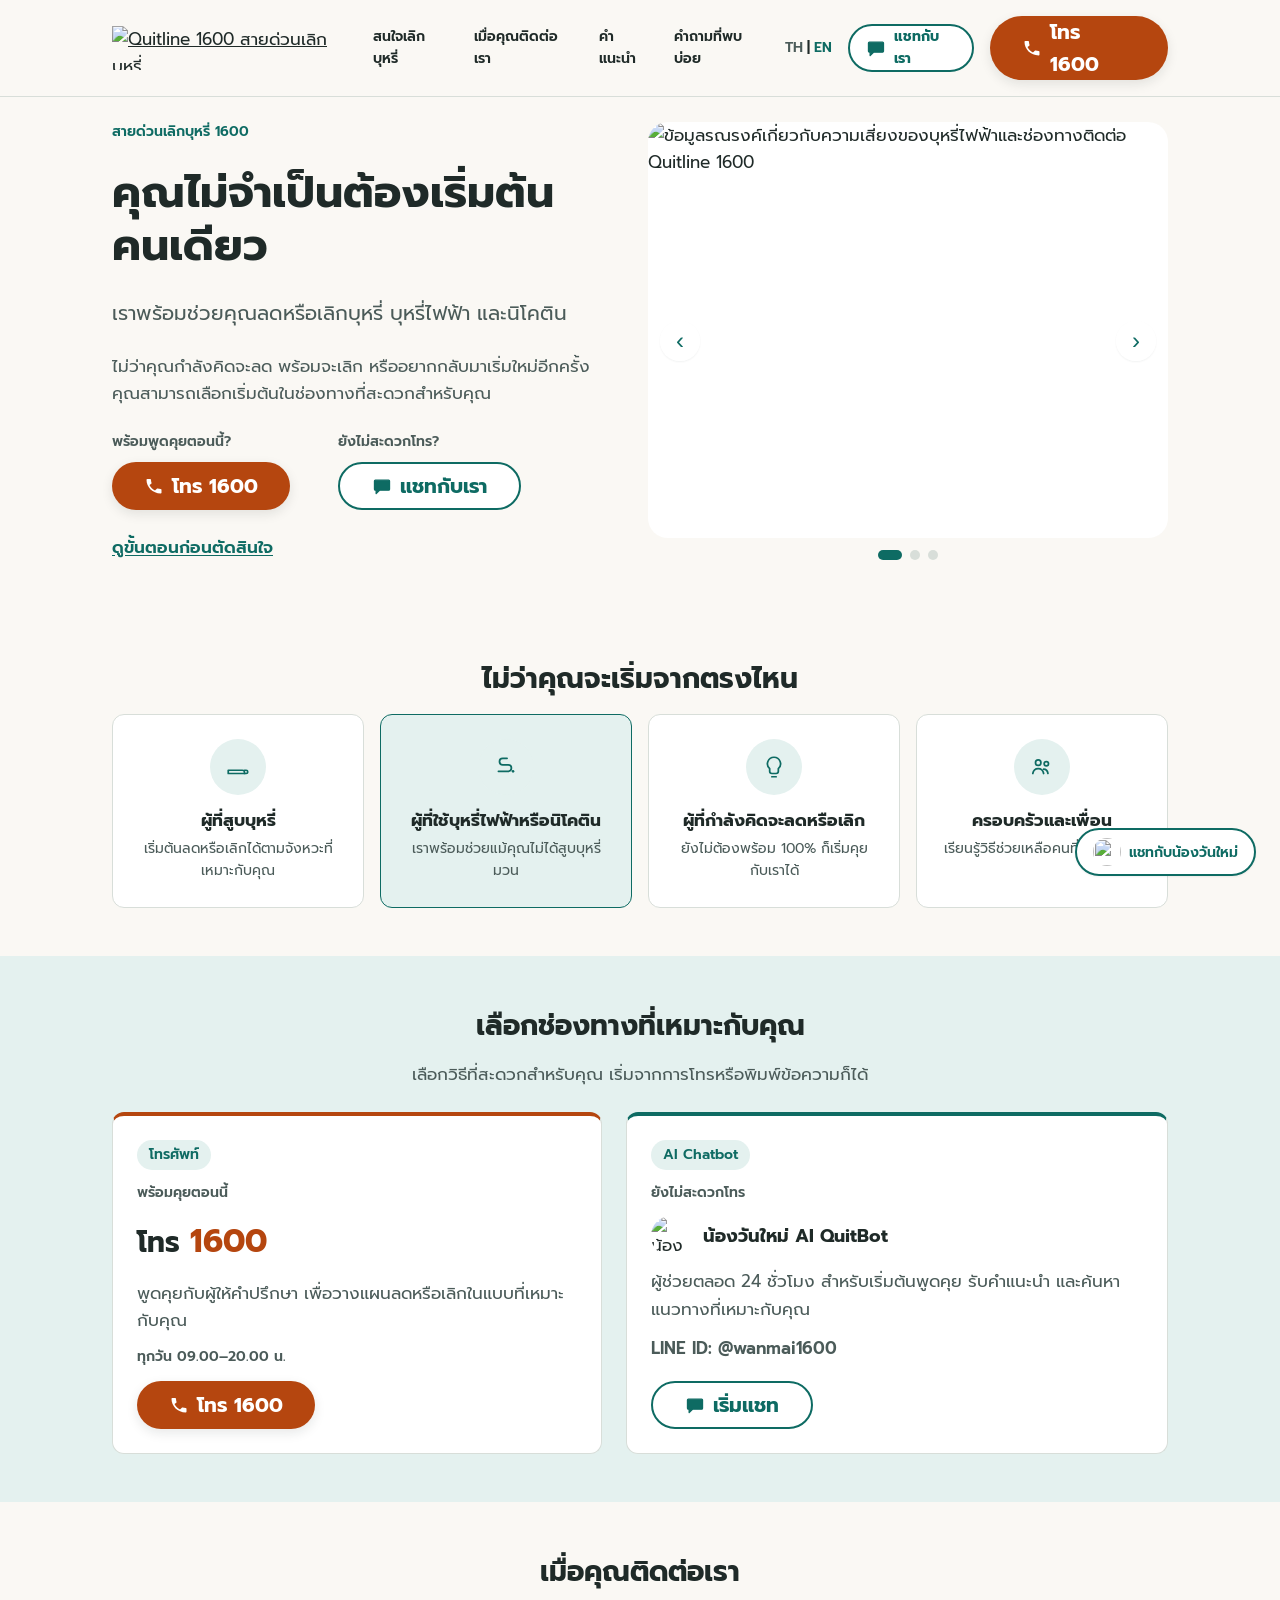
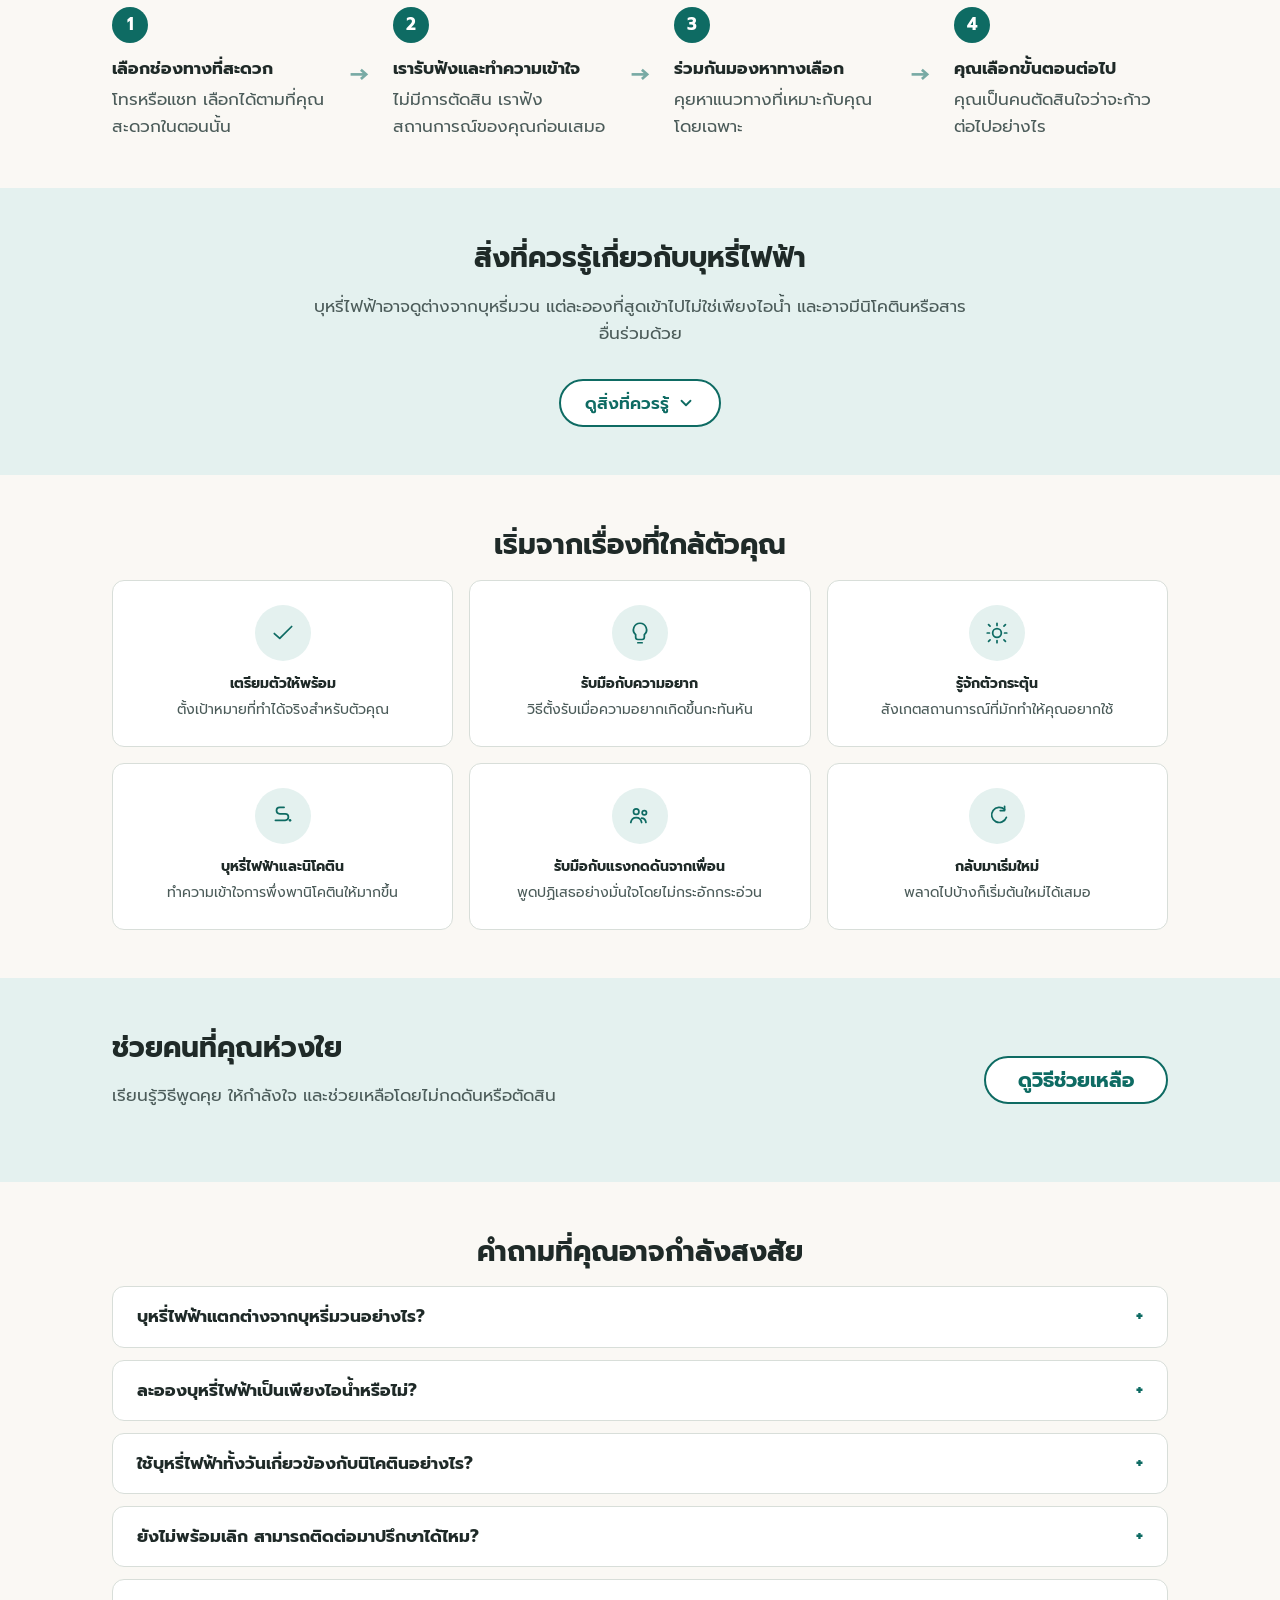
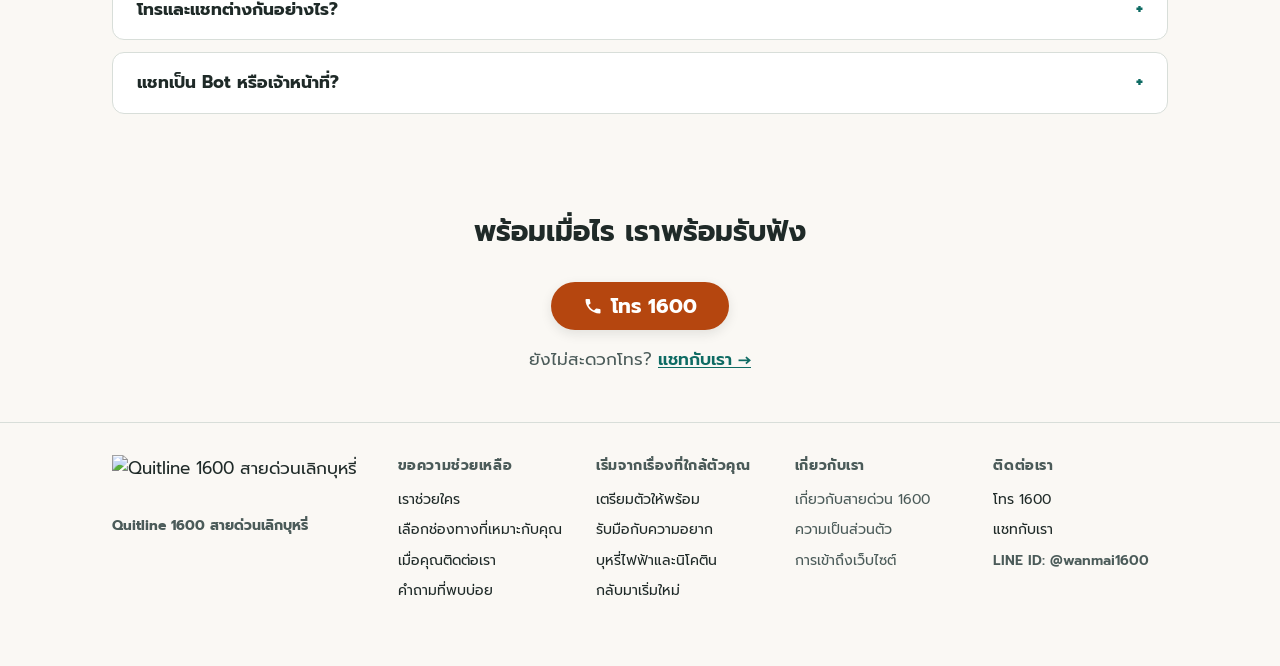
==== index.html @ db740181 "Add files via upload" ====
<!DOCTYPE html>
<html lang="th">
  <head>
    <meta charset="UTF-8" />
    <meta name="viewport" content="width=device-width, initial-scale=1.0" />
    <title>Quitline 1600 — คุณไม่จำเป็นต้องเริ่มต้นคนเดียว</title>
    <meta
      name="description"
      content="สายด่วนเลิกบุหรี่ 1600 ให้คำปรึกษาเพื่อช่วยคุณลดหรือเลิกบุหรี่ บุหรี่ไฟฟ้า และนิโคติน เริ่มต้นเมื่อคุณพร้อม โทรหรือแชทได้ตามที่คุณสะดวก"
    />
    <link rel="preconnect" href="https://fonts.googleapis.com" />
    <link rel="preconnect" href="https://fonts.gstatic.com" crossorigin />
    <link
      href="https://fonts.googleapis.com/css2?family=Prompt:wght@400;500;600;700&display=swap"
      rel="stylesheet"
    />
    <link rel="stylesheet" href="./style.css" />

    <!-- Component styles for sections not yet covered by style.css.
         Kept inline (rather than editing style.css) per project instruction
         to edit only index.html for homepage work. Reuses the design tokens
         already defined in style.css :root. -->
    <style>
      .hero__eyebrow {
        font-size: var(--text-small);
        font-weight: 600;
        color: var(--color-primary);
      }
      .hero__supporting {
        color: var(--color-text-muted);
        max-width: 52ch;
      }
      .hero__cta-group {
        display: flex;
        flex-direction: column;
        gap: var(--space-5);
      }
      .hero__cta-item {
        display: flex;
        flex-direction: column;
        align-items: flex-start;
        gap: var(--space-2);
      }
      .hero__cta-label {
        font-size: var(--text-small);
        font-weight: 600;
        color: var(--color-text-muted);
      }
      @media (min-width: 640px) {
        .hero__cta-group {
          flex-direction: row;
          align-items: flex-start;
          gap: var(--space-7);
        }
      }

      .logo-link {
        display: inline-flex;
        align-items: center;
      }
      .site-logo {
        height: var(--logo-header-height, 44px);
        width: auto;
      }
      .btn-secondary--compact {
        width: auto;
        min-height: 40px;
        padding-inline: var(--space-4);
        font-size: var(--text-small);
      }

      /* Support someone else */
      .support-someone__inner {
        display: flex;
        flex-direction: column;
        align-items: flex-start;
        gap: var(--space-4);
      }
      @media (min-width: 768px) {
        .support-someone__inner {
          flex-direction: row;
          align-items: center;
          justify-content: space-between;
        }
      }

      .final-cta__alt {
        color: var(--color-text-muted);
      }
      .final-cta__alt a {
        color: var(--color-primary);
        font-weight: 600;
        text-decoration: underline;
        text-underline-offset: 2px;
      }

      .site-footer__logo {
        height: var(--logo-footer-height, 52px);
        width: auto;
        margin-bottom: var(--space-2);
      }
      .footer-col .line-id {
        font-size: var(--text-small);
        color: var(--color-text-muted);
      }
    </style>
  </head>
  <body>
    <a class="skip-link" href="#main">ข้ามไปเนื้อหาหลัก</a>

    <!-- Header: official logo + on-page nav + language toggle + Call (primary) / Chat (alternative) -->
    <header class="site-header">
      <div class="wrap site-header__inner">
        <a class="logo-link" href="index.html" aria-label="Quitline 1600 หน้าแรก">
          <img
            class="site-logo"
            src="../ui/Quitline 1600 logo.png"
            alt="Quitline 1600 สายด่วนเลิกบุหรี่"
          />
        </a>

        <nav class="site-nav" aria-label="เมนูหลัก">
          <ul class="site-nav__list">
            <li><a href="#audience">สนใจเลิกบุหรี่</a></li>
            <li><a href="#what-to-expect">เมื่อคุณติดต่อเรา</a></li>
            <li><a href="#support-topics">คำแนะนำ</a></li>
            <li><a href="#faq">คำถามที่พบบ่อย</a></li>
          </ul>
        </nav>

        <div class="header-actions">
          <p class="lang-toggle">
            <span class="lang-toggle__current" aria-current="true">TH</span>
            <span aria-hidden="true">|</span>
            <a href="./en.html" hreflang="en">EN</a>
          </p>

          <!-- Chat destination: official LINE OA add-friend link derived from the
               confirmed LINE ID (LINE ID: @wanmai1600). Confirm against the
               official published Chat URL/widget trigger before launch. -->
          <a class="btn btn-secondary btn-secondary--compact" href="https://line.me/R/ti/p/@wanmai1600">
            <svg class="btn-icon" viewBox="0 0 24 24" aria-hidden="true" focusable="false" fill="none" stroke="currentColor" stroke-width="1.6" stroke-linejoin="round">
              <path d="M4 5h16a1 1 0 0 1 1 1v10a1 1 0 0 1-1 1H9l-4 4v-4H4a1 1 0 0 1-1-1V6a1 1 0 0 1 1-1Z" />
            </svg>
            <span>แชทกับเรา</span>
          </a>

          <a class="btn btn-primary btn-primary--compact" href="tel:1600">
            <svg class="btn-icon" viewBox="0 0 24 24" aria-hidden="true" focusable="false">
              <path
                d="M6.6 10.8c1.4 2.8 3.8 5.2 6.6 6.6l2.2-2.2c.3-.3.7-.4 1-.2 1.1.4 2.3.6 3.6.6.6 0 1 .4 1 1V20c0 .6-.4 1-1 1C10.4 21 3 13.6 3 4.6c0-.6.4-1 1-1h3.4c.6 0 1 .4 1 1 0 1.3.2 2.5.6 3.6.1.4 0 .8-.2 1L6.6 10.8Z"
              />
            </svg>
            <span>โทร 1600</span>
          </a>
        </div>
      </div>
    </header>

    <main id="main">
      <!-- Hero: must answer "what is this / who's it for / what do I do next" within 5 seconds -->
      <section class="hero" id="hero">
        <div class="wrap hero__grid">
          <div class="hero__inner">
            <p class="hero__eyebrow">สายด่วนเลิกบุหรี่ 1600</p>
            <h1 class="hero__title">คุณไม่จำเป็นต้องเริ่มต้นคนเดียว</h1>
            <p class="hero__lead">เราพร้อมช่วยคุณลดหรือเลิกบุหรี่ บุหรี่ไฟฟ้า และนิโคติน</p>
            <p class="hero__supporting">
              ไม่ว่าคุณกำลังคิดจะลด พร้อมจะเลิก หรืออยากกลับมาเริ่มใหม่อีกครั้ง
              คุณสามารถเลือกเริ่มต้นในช่องทางที่สะดวกสำหรับคุณ
            </p>

            <div class="hero__cta-group">
              <div class="hero__cta-item">
                <p class="hero__cta-label">พร้อมพูดคุยตอนนี้?</p>
                <a class="btn btn-primary" href="tel:1600">
                  <svg class="btn-icon" viewBox="0 0 24 24" aria-hidden="true" focusable="false">
                    <path
                      d="M6.6 10.8c1.4 2.8 3.8 5.2 6.6 6.6l2.2-2.2c.3-.3.7-.4 1-.2 1.1.4 2.3.6 3.6.6.6 0 1 .4 1 1V20c0 .6-.4 1-1 1C10.4 21 3 13.6 3 4.6c0-.6.4-1 1-1h3.4c.6 0 1 .4 1 1 0 1.3.2 2.5.6 3.6.1.4 0 .8-.2 1L6.6 10.8Z"
                    />
                  </svg>
                  <span>โทร 1600</span>
                </a>
              </div>
              <div class="hero__cta-item">
                <p class="hero__cta-label">ยังไม่สะดวกโทร?</p>
                <a class="btn btn-secondary" href="https://line.me/R/ti/p/@wanmai1600">
                  <svg class="btn-icon" viewBox="0 0 24 24" aria-hidden="true" focusable="false" fill="none" stroke="currentColor" stroke-width="1.6" stroke-linejoin="round">
                    <path d="M4 5h16a1 1 0 0 1 1 1v10a1 1 0 0 1-1 1H9l-4 4v-4H4a1 1 0 0 1-1-1V6a1 1 0 0 1 1-1Z" />
                  </svg>
                  <span>แชทกับเรา</span>
                </a>
              </div>
            </div>

            <a class="hero__secondary-link" href="#what-to-expect">ดูขั้นตอนก่อนตัดสินใจ</a>
          </div>

          <!-- Hero image slider; teal/neutral controls only (no CTA-orange, per
               color-guideline.md). First slide shows with no JS; script.js only
               adds rotation/navigation on top of the working static markup. -->
          <div class="hero__art">
            <div class="hero-slider" aria-label="สื่อรณรงค์ลดและเลิกบุหรี่">
              <div class="hero-slider__track">
                <figure class="hero-slider__slide is-active">
                  <img
                    src="../assets/hero-vaping-banner.png"
                    alt="ข้อมูลรณรงค์เกี่ยวกับความเสี่ยงของบุหรี่ไฟฟ้าและช่องทางติดต่อ Quitline 1600"
                    width="1200"
                    height="960"
                  />
                </figure>

                <figure class="hero-slider__slide">
                  <img
                    src="../assets/hero-slide-2.png"
                    alt="สื่อให้กำลังใจว่าผู้ใช้ยังไม่ต้องพร้อมเต็มร้อยก็สามารถเริ่มลดหรือเลิกได้"
                    width="1200"
                    height="960"
                  />
                </figure>

                <figure class="hero-slider__slide">
                  <img
                    src="../assets/hero-slide-3.png"
                    alt="สื่อรณรงค์ให้ค่อย ๆ ลดการใช้บุหรี่ บุหรี่ไฟฟ้า และนิโคติน"
                    width="1200"
                    height="960"
                  />
                </figure>
              </div>

              <button
                class="hero-slider__control hero-slider__control--prev"
                type="button"
                aria-label="ดูภาพก่อนหน้า"
              >
                &lsaquo;
              </button>

              <button
                class="hero-slider__control hero-slider__control--next"
                type="button"
                aria-label="ดูภาพถัดไป"
              >
                &rsaquo;
              </button>

              <p class="hero-slider__status" role="status" aria-live="polite">แสดงภาพที่ 1 จาก 3</p>

              <div class="hero-slider__dots" aria-label="เลือกภาพสไลด์">
                <button type="button" class="hero-slider__dot is-active" aria-label="ภาพที่ 1" aria-current="true"></button>
                <button type="button" class="hero-slider__dot" aria-label="ภาพที่ 2"></button>
                <button type="button" class="hero-slider__dot" aria-label="ภาพที่ 3"></button>
              </div>
            </div>
          </div>
        </div>
      </section>

      <!-- Audience: no readiness gate, vaping/nicotine users explicitly included -->
      <section class="section" id="audience" aria-labelledby="audience-heading">
        <div class="wrap">
          <h2 id="audience-heading" class="section__title section__title--center">ไม่ว่าคุณจะเริ่มจากตรงไหน</h2>
          <ul class="who-grid">
            <li class="who-card">
              <span class="icon-badge">
                <svg viewBox="0 0 24 24" aria-hidden="true" focusable="false">
                  <path d="M3 15h13a2 2 0 0 1 2 2v1H3v-3Z" fill="none" stroke="currentColor" stroke-width="1.6" stroke-linejoin="round"/>
                  <path d="M18 15h1.5a1.5 1.5 0 0 1 0 3H18" fill="none" stroke="currentColor" stroke-width="1.6" stroke-linecap="round"/>
                </svg>
              </span>
              <h3 class="who-card__title">ผู้ที่สูบบุหรี่</h3>
              <p class="who-card__text">เริ่มต้นลดหรือเลิกได้ตามจังหวะที่เหมาะกับคุณ</p>
            </li>
            <li class="who-card who-card--emphasis">
              <span class="icon-badge">
                <svg viewBox="0 0 24 24" aria-hidden="true" focusable="false">
                  <path d="M5 16h9a3 3 0 0 0 0-6H9a3 3 0 0 1 0-6h4" fill="none" stroke="currentColor" stroke-width="1.6" stroke-linecap="round" stroke-linejoin="round"/>
                  <circle cx="18.5" cy="16" r="1.2" fill="currentColor"/>
                </svg>
              </span>
              <h3 class="who-card__title">ผู้ที่ใช้บุหรี่ไฟฟ้าหรือนิโคติน</h3>
              <p class="who-card__text">เราพร้อมช่วยแม้คุณไม่ได้สูบบุหรี่มวน</p>
            </li>
            <li class="who-card">
              <span class="icon-badge">
                <svg viewBox="0 0 24 24" aria-hidden="true" focusable="false">
                  <path d="M12 3a6 6 0 0 0-4 10.5V16a2 2 0 0 0 2 2h4a2 2 0 0 0 2-2v-2.5A6 6 0 0 0 12 3Z" fill="none" stroke="currentColor" stroke-width="1.6" stroke-linejoin="round"/>
                  <path d="M10 21h4" stroke="currentColor" stroke-width="1.6" stroke-linecap="round"/>
                </svg>
              </span>
              <h3 class="who-card__title">ผู้ที่กำลังคิดจะลดหรือเลิก</h3>
              <p class="who-card__text">ยังไม่ต้องพร้อม 100% ก็เริ่มคุยกับเราได้</p>
            </li>
            <li class="who-card">
              <span class="icon-badge">
                <svg viewBox="0 0 24 24" aria-hidden="true" focusable="false">
                  <circle cx="8.5" cy="8" r="2.5" fill="none" stroke="currentColor" stroke-width="1.6"/>
                  <circle cx="16" cy="9" r="2" fill="none" stroke="currentColor" stroke-width="1.6"/>
                  <path d="M3.5 18c.5-2.8 2.5-4.5 5-4.5s4.5 1.7 5 4.5" fill="none" stroke="currentColor" stroke-width="1.6" stroke-linecap="round"/>
                  <path d="M13.5 14c2 0 3.6 1.5 4 4" fill="none" stroke="currentColor" stroke-width="1.6" stroke-linecap="round"/>
                </svg>
              </span>
              <h3 class="who-card__title">ครอบครัวและเพื่อน</h3>
              <p class="who-card__text">เรียนรู้วิธีช่วยเหลือคนที่คุณห่วงใย</p>
            </li>
          </ul>
        </div>
      </section>

      <!-- Contact options: Phone Card (dominant) + Chat Card (secondary, text + QR
           feature panel on desktop). Orange reserved for Phone only, per
           ui/color-guideline.md. -->
      <section class="section section--tint" id="contact-options" aria-labelledby="contact-options-heading">
        <div class="wrap">
          <h2 id="contact-options-heading" class="section__title section__title--center">เลือกช่องทางที่เหมาะกับคุณ</h2>
          <p class="section__lead section__lead--center">
            เลือกวิธีที่สะดวกสำหรับคุณ เริ่มจากการโทรหรือพิมพ์ข้อความก็ได้
          </p>
          <div class="contact-grid">
            <div class="contact-card contact-card--phone">
              <span class="contact-card__badge">โทรศัพท์</span>
              <p class="contact-card__eyebrow">พร้อมคุยตอนนี้</p>
              <h3 class="contact-card__title contact-card__title--phone">
                โทร <span class="contact-card__number">1600</span>
              </h3>
              <p class="contact-card__text">พูดคุยกับผู้ให้คำปรึกษา เพื่อวางแผนลดหรือเลิกในแบบที่เหมาะกับคุณ</p>
              <p class="contact-card__meta">ทุกวัน 09.00–20.00 น.</p>
              <a class="btn btn-primary" href="tel:1600">
                <svg class="btn-icon" viewBox="0 0 24 24" aria-hidden="true" focusable="false">
                  <path
                    d="M6.6 10.8c1.4 2.8 3.8 5.2 6.6 6.6l2.2-2.2c.3-.3.7-.4 1-.2 1.1.4 2.3.6 3.6.6.6 0 1 .4 1 1V20c0 .6-.4 1-1 1C10.4 21 3 13.6 3 4.6c0-.6.4-1 1-1h3.4c.6 0 1 .4 1 1 0 1.3.2 2.5.6 3.6.1.4 0 .8-.2 1L6.6 10.8Z"
                  />
                </svg>
                <span>โทร 1600</span>
              </a>
            </div>

            <div class="contact-card contact-card--chat">
              <div class="contact-card__chat-layout">
                <div class="contact-card__chat-content">
                  <span class="contact-card__badge">AI Chatbot</span>
                  <p class="contact-card__eyebrow">ยังไม่สะดวกโทร</p>

                  <div class="contact-card__brand">
                    <img
                      class="quitbot-avatar"
                      src="../ui/AI chatbot-น้องวันใหม่ logo.png"
                      alt="น้องวันใหม่ AI QuitBot"
                    />
                    <h3 class="contact-card__title">น้องวันใหม่ AI QuitBot</h3>
                  </div>

                  <p class="contact-card__text">ผู้ช่วยตลอด 24 ชั่วโมง สำหรับเริ่มต้นพูดคุย รับคำแนะนำ และค้นหาแนวทางที่เหมาะกับคุณ</p>
                  <p class="contact-card__text line-id">LINE ID: @wanmai1600</p>

                  <a class="btn btn-secondary" href="https://line.me/R/ti/p/@wanmai1600">
                    <svg class="btn-icon" viewBox="0 0 24 24" aria-hidden="true" focusable="false" fill="none" stroke="currentColor" stroke-width="1.6" stroke-linejoin="round">
                      <path d="M4 5h16a1 1 0 0 1 1 1v10a1 1 0 0 1-1 1H9l-4 4v-4H4a1 1 0 0 1-1-1V6a1 1 0 0 1 1-1Z" />
                    </svg>
                    <span>เริ่มแชท</span>
                  </a>
                </div>

                <!-- TODO(content-owner): real QR asset not yet in /assets — add
                     assets/line-quitbot-qr.png encoding the LINE add-friend URL
                     above. Falls back to hiding this panel if the image 404s;
                     the direct Chat button above remains the primary path. -->
                <div class="contact-card__qr">
                  <img
                    src="../assets/line-quitbot-qr.png"
                    alt="คิวอาร์โค้ดสำหรับแชทกับน้องวันใหม่ AI QuitBot"
                    onerror="this.closest('.contact-card__qr').style.display='none'"
                  />
                  <p>สแกนเพื่อเริ่มแชท</p>
                </div>
              </div>
            </div>
          </div>
        </div>
      </section>

      <!-- What to expect: demystify contact before asking again -->
      <section class="section" id="what-to-expect" aria-labelledby="what-to-expect-heading">
        <div class="wrap">
          <h2 id="what-to-expect-heading" class="section__title section__title--center">เมื่อคุณติดต่อเรา</h2>
          <ol class="steps">
            <li class="step">
              <span class="step__number" aria-hidden="true">1</span>
              <h3 class="step__title">เลือกช่องทางที่สะดวก</h3>
              <p class="step__text">โทรหรือแชท เลือกได้ตามที่คุณสะดวกในตอนนั้น</p>
            </li>
            <li class="step-arrow" aria-hidden="true">&rarr;</li>
            <li class="step">
              <span class="step__number" aria-hidden="true">2</span>
              <h3 class="step__title">เรารับฟังและทำความเข้าใจ</h3>
              <p class="step__text">ไม่มีการตัดสิน เราฟังสถานการณ์ของคุณก่อนเสมอ</p>
            </li>
            <li class="step-arrow" aria-hidden="true">&rarr;</li>
            <li class="step">
              <span class="step__number" aria-hidden="true">3</span>
              <h3 class="step__title">ร่วมกันมองหาทางเลือก</h3>
              <p class="step__text">คุยหาแนวทางที่เหมาะกับคุณโดยเฉพาะ</p>
            </li>
            <li class="step-arrow" aria-hidden="true">&rarr;</li>
            <li class="step">
              <span class="step__number" aria-hidden="true">4</span>
              <h3 class="step__title">คุณเลือกขั้นตอนต่อไป</h3>
              <p class="step__text">คุณเป็นคนตัดสินใจว่าจะก้าวต่อไปอย่างไร</p>
            </li>
          </ol>
        </div>
      </section>

      <!-- Featured Vaping Education: renders exactly once, approved copy only -->
      <section class="section section--tint" id="vaping-education" aria-labelledby="vaping-education-heading">
        <div class="wrap">
          <h2 id="vaping-education-heading" class="section__title section__title--center">สิ่งที่ควรรู้เกี่ยวกับบุหรี่ไฟฟ้า</h2>
          <p class="section__lead section__lead--center">
            บุหรี่ไฟฟ้าอาจดูต่างจากบุหรี่มวน แต่ละอองที่สูดเข้าไปไม่ใช่เพียงไอน้ำ
            และอาจมีนิโคตินหรือสารอื่นร่วมด้วย
          </p>

          <button
            class="vaping-edu__toggle"
            type="button"
            aria-expanded="false"
            aria-controls="vaping-education-content"
            data-label-collapsed="ดูสิ่งที่ควรรู้"
            data-label-expanded="ซ่อนข้อมูล"
          >
            <span class="vaping-edu__toggle-label">ดูสิ่งที่ควรรู้</span>
            <svg class="vaping-edu__toggle-icon" aria-hidden="true" viewBox="0 0 20 20" focusable="false">
              <path d="M5 7.5 10 12.5 15 7.5" fill="none" stroke="currentColor" stroke-width="2" stroke-linecap="round" stroke-linejoin="round"/>
            </svg>
          </button>

          <div class="vaping-edu__collapsible" id="vaping-education-content" hidden>
            <ul class="vaping-edu__points">
              <li class="vaping-edu__point">
                <span class="vaping-edu__number" aria-hidden="true">01</span>
                <div class="vaping-edu__content">
                  <h3 class="vaping-edu__point-title">ทำไมถึงอยากสูบซ้ำ</h3>
                  <p class="vaping-edu__point-text">นิโคตินทำให้เกิดการพึ่งพาและอาจทำให้รู้สึกอยากใช้ซ้ำบ่อยขึ้น</p>
                </div>
              </li>
              <li class="vaping-edu__point vaping-edu__point--emphasis">
                <span class="vaping-edu__number" aria-hidden="true">02</span>
                <div class="vaping-edu__content">
                  <h3 class="vaping-edu__point-title">สูบบ่อยโดยไม่ทันสังเกต</h3>
                  <p class="vaping-edu__point-text">บุหรี่ไฟฟ้าอาจหยิบใช้ได้ง่ายและต่อเนื่องจนสังเกตปริมาณการใช้ได้ยาก</p>
                </div>
              </li>
              <li class="vaping-edu__point">
                <span class="vaping-edu__number" aria-hidden="true">03</span>
                <div class="vaping-edu__content">
                  <h3 class="vaping-edu__point-title">ไม่ใช่แค่ไอน้ำ</h3>
                  <p class="vaping-edu__point-text">ละอองอาจมีนิโคติน สารเคมี หรืออนุภาคขนาดเล็ก</p>
                </div>
              </li>
              <li class="vaping-edu__point">
                <span class="vaping-edu__number" aria-hidden="true">04</span>
                <div class="vaping-edu__content">
                  <h3 class="vaping-edu__point-title">ผลกระทบระยะยาว</h3>
                  <p class="vaping-edu__point-text">ผลระยะยาวยังอยู่ระหว่างการศึกษา แต่ไม่ได้หมายความว่าบุหรี่ไฟฟ้าปลอดภัย</p>
                </div>
              </li>
            </ul>

            <div class="vaping-edu__actions">
              <!-- /resources/vaping-and-nicotine is not yet built; link kept per
                   content-requirements.md §10 and wireframe-plan.md §21. -->
              <a class="btn btn-secondary" href="/resources/vaping-and-nicotine">ดูข้อมูลเกี่ยวกับบุหรี่ไฟฟ้า</a>
              <p class="vaping-edu__next">
                อยากลดการสูบ? แต่ยังไม่สะดวกโทร?
                <a href="https://line.me/R/ti/p/@wanmai1600">แชทกับเรา &rarr;</a>
              </p>
            </div>
          </div>
        </div>
      </section>

      <!-- Support topics: practical entry points, summary cards only (no duplicated education content) -->
      <section class="section" id="support-topics" aria-labelledby="support-topics-heading">
        <div class="wrap">
          <h2 id="support-topics-heading" class="section__title section__title--center">เริ่มจากเรื่องที่ใกล้ตัวคุณ</h2>
          <ul class="topic-grid">
            <li class="topic-card">
              <span class="icon-badge">
                <svg viewBox="0 0 24 24" aria-hidden="true" focusable="false">
                  <path d="M4 12.5 9 17l11-11" fill="none" stroke="currentColor" stroke-width="1.6" stroke-linecap="round" stroke-linejoin="round"/>
                </svg>
              </span>
              <h3 class="topic-card__title">เตรียมตัวให้พร้อม</h3>
              <p class="topic-card__text">ตั้งเป้าหมายที่ทำได้จริงสำหรับตัวคุณ</p>
            </li>
            <li class="topic-card">
              <span class="icon-badge">
                <svg viewBox="0 0 24 24" aria-hidden="true" focusable="false">
                  <path d="M12 3a6 6 0 0 0-4 10.5V16a2 2 0 0 0 2 2h4a2 2 0 0 0 2-2v-2.5A6 6 0 0 0 12 3Z" fill="none" stroke="currentColor" stroke-width="1.6" stroke-linejoin="round"/>
                  <path d="M10 21h4" stroke="currentColor" stroke-width="1.6" stroke-linecap="round"/>
                </svg>
              </span>
              <h3 class="topic-card__title">รับมือกับความอยาก</h3>
              <p class="topic-card__text">วิธีตั้งรับเมื่อความอยากเกิดขึ้นกะทันหัน</p>
            </li>
            <li class="topic-card">
              <span class="icon-badge">
                <svg viewBox="0 0 24 24" aria-hidden="true" focusable="false">
                  <circle cx="12" cy="12" r="4" fill="none" stroke="currentColor" stroke-width="1.6"/>
                  <path d="M12 3v2M12 19v2M4.2 4.2l1.4 1.4M18.4 18.4l1.4 1.4M3 12h2M19 12h2M4.2 19.8l1.4-1.4M18.4 5.6l1.4-1.4" stroke="currentColor" stroke-width="1.6" stroke-linecap="round"/>
                </svg>
              </span>
              <h3 class="topic-card__title">รู้จักตัวกระตุ้น</h3>
              <p class="topic-card__text">สังเกตสถานการณ์ที่มักทำให้คุณอยากใช้</p>
            </li>
            <li class="topic-card">
              <span class="icon-badge">
                <svg viewBox="0 0 24 24" aria-hidden="true" focusable="false">
                  <path d="M5 16h9a3 3 0 0 0 0-6H9a3 3 0 0 1 0-6h4" fill="none" stroke="currentColor" stroke-width="1.6" stroke-linecap="round" stroke-linejoin="round"/>
                  <circle cx="18.5" cy="16" r="1.2" fill="currentColor"/>
                </svg>
              </span>
              <h3 class="topic-card__title">บุหรี่ไฟฟ้าและนิโคติน</h3>
              <p class="topic-card__text">ทำความเข้าใจการพึ่งพานิโคตินให้มากขึ้น</p>
            </li>
            <li class="topic-card">
              <span class="icon-badge">
                <svg viewBox="0 0 24 24" aria-hidden="true" focusable="false">
                  <circle cx="8.5" cy="8" r="2.5" fill="none" stroke="currentColor" stroke-width="1.6"/>
                  <circle cx="16" cy="9" r="2" fill="none" stroke="currentColor" stroke-width="1.6"/>
                  <path d="M3.5 18c.5-2.8 2.5-4.5 5-4.5s4.5 1.7 5 4.5" fill="none" stroke="currentColor" stroke-width="1.6" stroke-linecap="round"/>
                  <path d="M13.5 14c2 0 3.6 1.5 4 4" fill="none" stroke="currentColor" stroke-width="1.6" stroke-linecap="round"/>
                </svg>
              </span>
              <h3 class="topic-card__title">รับมือกับแรงกดดันจากเพื่อน</h3>
              <p class="topic-card__text">พูดปฏิเสธอย่างมั่นใจโดยไม่กระอักกระอ่วน</p>
            </li>
            <li class="topic-card">
              <span class="icon-badge">
                <svg viewBox="0 0 24 24" aria-hidden="true" focusable="false">
                  <path d="M19 6a7 7 0 1 0 1.7 7.2" fill="none" stroke="currentColor" stroke-width="1.6" stroke-linecap="round"/>
                  <path d="M19 3v4h-4" fill="none" stroke="currentColor" stroke-width="1.6" stroke-linecap="round" stroke-linejoin="round"/>
                </svg>
              </span>
              <h3 class="topic-card__title">กลับมาเริ่มใหม่</h3>
              <p class="topic-card__text">พลาดไปบ้างก็เริ่มต้นใหม่ได้เสมอ</p>
            </li>
          </ul>
        </div>
      </section>

      <!-- Support someone else -->
      <section class="section section--tint" id="support-someone" aria-labelledby="support-someone-heading">
        <div class="wrap support-someone__inner">
          <div>
            <h2 id="support-someone-heading" class="section__title">ช่วยคนที่คุณห่วงใย</h2>
            <p class="section__lead">เรียนรู้วิธีพูดคุย ให้กำลังใจ และช่วยเหลือโดยไม่กดดันหรือตัดสิน</p>
          </div>
          <!-- /support-someone is not yet built; link kept per sitemap.md -->
          <a class="btn btn-secondary" href="/support-someone">ดูวิธีช่วยเหลือ</a>
        </div>
      </section>

      <!-- FAQ: accessible native accordion. Answers are composed only from approved
           copy blocks elsewhere in content-requirements.md — no new health claims. -->
      <section class="section" id="faq" aria-labelledby="faq-heading">
        <div class="wrap">
          <h2 id="faq-heading" class="section__title section__title--center">คำถามที่คุณอาจกำลังสงสัย</h2>
          <div class="faq-list">
            <details class="faq-item">
              <summary class="faq-item__question">บุหรี่ไฟฟ้าแตกต่างจากบุหรี่มวนอย่างไร?</summary>
              <p class="faq-item__answer">บุหรี่ไฟฟ้าไม่มีควันหรือกลิ่นแบบบุหรี่มวน แต่ละอองที่ปล่อยออกมาไม่ใช่เพียงไอน้ำ และอาจมีนิโคติน สารเคมี หรืออนุภาคขนาดเล็ก</p>
            </details>
            <details class="faq-item">
              <summary class="faq-item__question">ละอองบุหรี่ไฟฟ้าเป็นเพียงไอน้ำหรือไม่?</summary>
              <p class="faq-item__answer">ไม่ใช่ ละอองจากบุหรี่ไฟฟ้าไม่ใช่เพียงไอน้ำ อาจมีนิโคติน สารเคมี หรืออนุภาคขนาดเล็ก</p>
            </details>
            <details class="faq-item">
              <summary class="faq-item__question">ใช้บุหรี่ไฟฟ้าทั้งวันเกี่ยวข้องกับนิโคตินอย่างไร?</summary>
              <p class="faq-item__answer">นิโคตินทำให้เกิดการพึ่งพาและอาจทำให้รู้สึกอยากใช้ซ้ำบ่อยขึ้น บุหรี่ไฟฟ้าอาจหยิบใช้ได้ง่ายและต่อเนื่องจนสังเกตปริมาณการใช้ได้ยาก</p>
            </details>
            <details class="faq-item">
              <summary class="faq-item__question">ยังไม่พร้อมเลิก สามารถติดต่อมาปรึกษาได้ไหม?</summary>
              <p class="faq-item__answer">ได้ คุณไม่จำเป็นต้องพร้อมเลิกทันที เริ่มต้นเมื่อคุณพร้อม และเลือกก้าวถัดไปได้เอง</p>
            </details>
            <details class="faq-item">
              <summary class="faq-item__question">โทรและแชทต่างกันอย่างไร?</summary>
              <p class="faq-item__answer">โทร 1600 เหมาะสำหรับผู้ที่พร้อมพูดคุยและต้องการคำแนะนำผ่านโทรศัพท์ ส่วนแชทกับเราเหมาะสำหรับผู้ที่ยังไม่สะดวกโทรและอยากเริ่มต้นจากการพิมพ์ข้อความ</p>
            </details>
            <details class="faq-item">
              <summary class="faq-item__question">แชทเป็น Bot หรือเจ้าหน้าที่?</summary>
              <p class="faq-item__answer">แชทกับเราคือการสนทนากับน้องวันใหม่ AI QuitBot</p>
            </details>
          </div>
        </div>
      </section>

      <!-- Final CTA -->
      <section class="section cta-repeat" id="final-cta">
        <div class="wrap cta-repeat__inner">
          <h2 class="section__title">พร้อมเมื่อไร เราพร้อมรับฟัง</h2>
          <a class="btn btn-primary" href="tel:1600">
            <svg class="btn-icon" viewBox="0 0 24 24" aria-hidden="true" focusable="false">
              <path
                d="M6.6 10.8c1.4 2.8 3.8 5.2 6.6 6.6l2.2-2.2c.3-.3.7-.4 1-.2 1.1.4 2.3.6 3.6.6.6 0 1 .4 1 1V20c0 .6-.4 1-1 1C10.4 21 3 13.6 3 4.6c0-.6.4-1 1-1h3.4c.6 0 1 .4 1 1 0 1.3.2 2.5.6 3.6.1.4 0 .8-.2 1L6.6 10.8Z"
              />
            </svg>
            <span>โทร 1600</span>
          </a>
          <p class="final-cta__alt">
            ยังไม่สะดวกโทร?
            <a href="https://line.me/R/ti/p/@wanmai1600">แชทกับเรา →</a>
          </p>
        </div>
      </section>
    </main>

    <!-- Footer: institutional info near the bottom, per content-hierarchy.md Priority 7 -->
    <footer class="site-footer">
      <div class="wrap footer-grid">
        <div class="footer-col">
          <img
            class="site-footer__logo"
            src="../ui/Quitline 1600 logo.png"
            alt="Quitline 1600 สายด่วนเลิกบุหรี่"
          />
          <p class="site-footer__number">Quitline 1600 สายด่วนเลิกบุหรี่</p>
        </div>

        <nav class="footer-col" aria-label="ขอความช่วยเหลือ">
          <h2 class="footer-col__title">ขอความช่วยเหลือ</h2>
          <ul class="footer-col__list">
            <li><a href="#audience">เราช่วยใคร</a></li>
            <li><a href="#contact-options">เลือกช่องทางที่เหมาะกับคุณ</a></li>
            <li><a href="#what-to-expect">เมื่อคุณติดต่อเรา</a></li>
            <li><a href="#faq">คำถามที่พบบ่อย</a></li>
          </ul>
        </nav>

        <nav class="footer-col" aria-label="เริ่มจากเรื่องที่ใกล้ตัวคุณ">
          <h2 class="footer-col__title">เริ่มจากเรื่องที่ใกล้ตัวคุณ</h2>
          <ul class="footer-col__list">
            <li><a href="#support-topics">เตรียมตัวให้พร้อม</a></li>
            <li><a href="#support-topics">รับมือกับความอยาก</a></li>
            <li><a href="#support-topics">บุหรี่ไฟฟ้าและนิโคติน</a></li>
            <li><a href="#support-topics">กลับมาเริ่มใหม่</a></li>
          </ul>
        </nav>

        <div class="footer-col">
          <h2 class="footer-col__title">เกี่ยวกับเรา</h2>
          <ul class="footer-col__list footer-col__list--static">
            <li>เกี่ยวกับสายด่วน 1600</li>
            <li>ความเป็นส่วนตัว</li>
            <li>การเข้าถึงเว็บไซต์</li>
          </ul>
        </div>

        <div class="footer-col">
          <h2 class="footer-col__title">ติดต่อเรา</h2>
          <ul class="footer-col__list">
            <li><a href="tel:1600">โทร 1600</a></li>
            <li><a href="https://line.me/R/ti/p/@wanmai1600">แชทกับเรา</a></li>
            <li class="line-id">LINE ID: @wanmai1600</li>
          </ul>
        </div>
      </div>
    </footer>

    <!-- Floating Chat invitation: polite, secondary to the Phone CTA. Non-modal
         disclosure (role="dialog", no aria-modal, no focus trap). Uses the same
         verified LINE Chat URL as every other Chat link on the page. -->
    <div class="floating-chat" data-floating-chat>
      <div
        class="floating-chat__panel"
        id="floating-chat-panel"
        role="dialog"
        aria-labelledby="floating-chat-title"
        aria-describedby="floating-chat-description"
        hidden
      >
        <button
          class="floating-chat__close"
          type="button"
          aria-label="ปิดกล่องแชท"
          data-chat-close
        >
          &times;
        </button>

        <div class="floating-chat__header">
          <img
            class="floating-chat__avatar"
            src="../ui/AI chatbot-น้องวันใหม่ logo.png"
            alt=""
            aria-hidden="true"
          />
          <div>
            <p class="floating-chat__eyebrow">AI Chatbot</p>
            <h2 class="floating-chat__title" id="floating-chat-title">น้องวันใหม่ AI QuitBot</h2>
          </div>
        </div>

        <p class="floating-chat__description" id="floating-chat-description">
          ยังไม่สะดวกโทร? เริ่มจากพิมพ์คุย รับคำแนะนำ และค้นหาแนวทางที่เหมาะกับคุณได้ตลอด 24 ชั่วโมง
        </p>

        <div class="floating-chat__actions">
          <a
            class="btn btn-secondary floating-chat__start"
            href="https://line.me/R/ti/p/@wanmai1600"
            data-chat-start
          >
            เริ่มแชท
          </a>
          <button class="floating-chat__later" type="button" data-chat-later>
            ไว้ทีหลัง
          </button>
        </div>
      </div>

      <button
        class="floating-chat__launcher"
        type="button"
        aria-expanded="false"
        aria-controls="floating-chat-panel"
        data-chat-launcher
      >
        <img
          class="floating-chat__launcher-avatar"
          src="../ui/AI chatbot-น้องวันใหม่ logo.png"
          alt=""
          aria-hidden="true"
        />
        <span>แชทกับน้องวันใหม่</span>
      </button>
    </div>

    <script src="./script.js"></script>
  </body>
</html>
---- style.css ----
/* ============================================================
   Design tokens — see ui/design-system.md, ui/color-guideline.md,
   ui/typography.md
   ============================================================ */
:root {
  /* Color */
  --color-bg: #faf8f4;
  --color-surface: #ffffff;
  --color-text: #1f2a28;
  --color-text-muted: #4b5b59;
  --color-primary: #0e6b63;
  --color-primary-dark: #0a4f49;
  --color-tint: #e4f1ef;
  --color-border: #d8ded9;
  --color-cta: #b5460f;
  --color-cta-hover: #8f380b;
  --color-cta-text: #ffffff;
  --color-focus: #1b6fcb;

  /* Spacing */
  --space-1: 4px;
  --space-2: 8px;
  --space-3: 12px;
  --space-4: 16px;
  --space-5: 24px;
  --space-6: 32px;
  --space-7: 48px;
  --space-8: 64px;

  /* Radius */
  --radius-sm: 8px;
  --radius-md: 12px;
  --radius-lg: 20px;
  --radius-pill: 999px;

  /* Shadow */
  --shadow-sm: 0 1px 2px rgba(15, 30, 28, 0.06);
  --shadow-md: 0 4px 12px rgba(15, 30, 28, 0.1);

  /* Layout */
  --content-max-width: 1120px;
  --content-padding-inline: var(--space-4);

  /* Type — Prompt supports Thai + Latin clearly (ui/typography.md) */
  --font-base: "Prompt", -apple-system, BlinkMacSystemFont, "Segoe UI", Roboto,
    "Helvetica Neue", Arial, sans-serif;
  --text-hero: 1.75rem;
  --text-h2: 1.375rem;
  --text-lead: 1.125rem;
  --text-body: 1rem;
  --text-small: 0.875rem;
  --text-cta: 1.125rem;

  /* Motion */
  --transition-fast: 150ms ease;
  --transition-base: 200ms ease;
}

@media (min-width: 768px) {
  :root {
    --content-padding-inline: var(--space-6);
    --text-h2: 1.625rem;
  }
}

@media (min-width: 1024px) {
  :root {
    --text-hero: 2.75rem;
    --text-h2: 1.75rem;
    --text-lead: 1.25rem;
    --text-body: 1.0625rem;
    --text-cta: 1.25rem;
  }
}

/* ============================================================
   Reset
   ============================================================ */
*,
*::before,
*::after {
  box-sizing: border-box;
}

html {
  -webkit-text-size-adjust: 100%;
}

body {
  margin: 0;
  font-family: var(--font-base);
  font-size: var(--text-body);
  line-height: 1.6;
  color: var(--color-text);
  background: var(--color-bg);
}

h1,
h2,
h3,
p,
ul,
ol {
  margin: 0;
}

ul,
ol {
  padding: 0;
  list-style: none;
}

a {
  color: inherit;
}

img,
svg {
  max-width: 100%;
  display: block;
}

@media (prefers-reduced-motion: reduce) {
  * {
    animation-duration: 0.01ms !important;
    animation-iteration-count: 1 !important;
    transition-duration: 0.01ms !important;
    scroll-behavior: auto !important;
  }
}

/* ============================================================
   Layout helpers
   ============================================================ */
.wrap {
  max-width: var(--content-max-width);
  margin-inline: auto;
  padding-inline: var(--content-padding-inline);
}

.skip-link {
  position: absolute;
  left: -9999px;
  top: 0;
  background: var(--color-primary);
  color: #fff;
  padding: var(--space-3) var(--space-4);
  z-index: 100;
  border-radius: 0 0 var(--radius-sm) 0;
}

.skip-link:focus {
  left: 0;
}

/* Focus visibility — never removed without replacement (ui/component-guideline.md) */
a:focus-visible,
button:focus-visible {
  outline: 3px solid var(--color-focus);
  outline-offset: 2px;
  border-radius: var(--radius-sm);
}

/* ============================================================
   Header
   ============================================================ */
.site-header {
  padding-block: var(--space-4);
  border-bottom: 1px solid var(--color-border);
}

.site-header__inner {
  display: flex;
  align-items: center;
  justify-content: space-between;
  gap: var(--space-4);
}

.wordmark {
  font-weight: 700;
  font-size: 1.125rem;
  color: var(--color-primary);
}

.wordmark span {
  color: var(--color-cta);
}

/* Nav hidden on mobile to keep the header compact (ui/responsive-guideline.md
   "Keep navigation compact" / "Compact header") — every nav destination is also
   reachable by scrolling this single page, so no menu-button fallback is needed. */
.site-nav {
  display: none;
}

.site-nav__list {
  display: flex;
  gap: var(--space-5);
  font-size: var(--text-small);
  font-weight: 600;
}

.site-nav__list a {
  text-decoration: none;
  color: var(--color-text);
}

.site-nav__list a:hover {
  color: var(--color-primary);
}

.btn-primary--compact {
  width: auto;
  min-height: 40px;
  padding-inline: var(--space-4);
  font-size: var(--text-small);
}

.header-actions {
  display: flex;
  align-items: center;
  gap: var(--space-4);
}

/* Language toggle — plain links, no JS (ui/typography.md link rules) */
.lang-toggle {
  display: flex;
  align-items: center;
  gap: var(--space-1);
  font-size: var(--text-small);
  font-weight: 600;
}

.lang-toggle a {
  text-decoration: none;
  color: var(--color-primary);
}

.lang-toggle a:hover {
  text-decoration: underline;
}

.lang-toggle__current {
  color: var(--color-text-muted);
}

@media (min-width: 768px) {
  .site-nav {
    display: block;
  }
}

/* ============================================================
   Hero — must resolve "what is this / who's it for / next step"
   without scrolling on mobile (ux/content-hierarchy.md)
   ============================================================ */
.hero {
  padding-block: var(--space-5) var(--space-7);
}

.hero__grid {
  display: grid;
  grid-template-columns: 1fr;
  align-items: center;
  gap: var(--space-6);
}

.hero__inner {
  display: flex;
  flex-direction: column;
  gap: var(--space-4);
  max-width: 640px;
}

/* Hero image slider — shown below the Hero text on mobile, right-hand column
   on desktop; rectangular, never cropped/stretched, teal/neutral controls
   only (no CTA-orange, per color-guideline.md). */
.hero__art {
  width: 100%;
}

.hero-slider {
  position: relative;
  width: 100%;
}

.hero-slider__track {
  position: relative;
  width: 100%;
  aspect-ratio: 1200 / 960;
  overflow: hidden;
  border-radius: var(--radius-lg);
  background: var(--color-surface);
}

.hero-slider__slide {
  position: absolute;
  inset: 0;
  margin: 0;
  opacity: 0;
  transition: opacity var(--transition-base);
}

.hero-slider__slide.is-active {
  opacity: 1;
}

.hero-slider__slide img {
  display: block;
  width: 100%;
  height: 100%;
  object-fit: contain;
}

.hero-slider__control {
  position: absolute;
  top: 50%;
  transform: translateY(-50%);
  width: 40px;
  height: 40px;
  border-radius: 50%;
  border: none;
  background: rgba(255, 255, 255, 0.9);
  color: var(--color-primary);
  display: flex;
  align-items: center;
  justify-content: center;
  font-size: 1.5rem;
  line-height: 1;
  cursor: pointer;
  box-shadow: var(--shadow-sm);
  transition: background-color var(--transition-fast);
  z-index: 2;
}

.hero-slider__control:hover {
  background: #fff;
}

.hero-slider__control--prev {
  left: var(--space-3);
}

.hero-slider__control--next {
  right: var(--space-3);
}

.hero-slider__status {
  position: absolute;
  width: 1px;
  height: 1px;
  padding: 0;
  margin: -1px;
  overflow: hidden;
  clip: rect(0, 0, 0, 0);
  white-space: nowrap;
  border: 0;
}

.hero-slider__dots {
  display: flex;
  justify-content: center;
  align-items: center;
  gap: var(--space-2);
  margin-top: var(--space-3);
}

.hero-slider__dot {
  width: 10px;
  height: 10px;
  padding: 0;
  border: none;
  border-radius: var(--radius-pill);
  background: var(--color-border);
  cursor: pointer;
  transition: background-color var(--transition-fast), width var(--transition-fast);
}

.hero-slider__dot.is-active {
  width: 24px;
  background: var(--color-primary);
}

@media (min-width: 1024px) {
  .hero__grid {
    grid-template-columns: minmax(0, 1fr) minmax(0, 520px);
    gap: var(--space-7);
  }

  .hero__art {
    max-width: 520px;
    justify-self: end;
  }
}

.hero__title {
  font-size: var(--text-hero);
  font-weight: 700;
  line-height: 1.2;
  color: var(--color-text);
}

.hero__lead {
  font-size: var(--text-lead);
  color: var(--color-text-muted);
  max-width: 46ch;
}

.hero__reassurance {
  font-size: var(--text-small);
  color: var(--color-text-muted);
}

.hero__actions {
  display: flex;
  flex-direction: column;
  align-items: flex-start;
  gap: var(--space-3);
}

.hero__secondary-link {
  color: var(--color-primary);
  font-weight: 600;
  text-decoration: underline;
  text-underline-offset: 2px;
}

@media (min-width: 768px) {
  .hero__actions {
    flex-direction: row;
    align-items: center;
    gap: var(--space-5);
  }
}

@media (min-width: 1024px) {
  .hero__inner {
    gap: var(--space-5);
  }
}

/* ============================================================
   Buttons — ui/component-guideline.md
   ============================================================ */
.btn {
  display: inline-flex;
  align-items: center;
  justify-content: center;
  gap: var(--space-2);
  min-height: 48px;
  padding-inline: var(--space-6);
  border-radius: var(--radius-pill);
  font-size: var(--text-cta);
  font-weight: 700;
  text-decoration: none;
  transition: background-color var(--transition-fast),
    transform var(--transition-fast);
  width: 100%;
}

@media (min-width: 768px) {
  .btn {
    width: auto;
  }
}

.btn:active {
  transform: scale(0.98);
}

.btn-icon {
  width: 20px;
  height: 20px;
  fill: currentColor;
}

.btn-primary {
  background: var(--color-cta);
  color: var(--color-cta-text);
  box-shadow: var(--shadow-md);
}

.btn-primary:hover {
  background: var(--color-cta-hover);
}

.btn-secondary {
  background: var(--color-surface);
  color: var(--color-primary);
  border: 2px solid var(--color-primary);
}

.btn-secondary:hover {
  background: var(--color-tint);
}

/* ============================================================
   Sections
   ============================================================ */
.section {
  padding-block: var(--space-7);
}

.section--tint {
  background: var(--color-tint);
}

.section__title {
  font-size: var(--text-h2);
  font-weight: 700;
  margin-bottom: var(--space-3);
}

.section__lead {
  color: var(--color-text-muted);
  max-width: 60ch;
  margin-bottom: var(--space-5);
}

.section__title--center {
  text-align: center;
}

.section__lead--center {
  text-align: center;
  margin-inline: auto;
}

/* ============================================================
   Trust strip — own section directly under the hero
   (ux/content-hierarchy.md Priority 1 / ux/wireframe-plan.md)
   ============================================================ */
.trust-strip {
  padding-block: var(--space-6);
  background: var(--color-tint);
}

/* Who we help — icon cards (ux/wireframe-plan.md "Who We Help") */
.who-grid {
  display: grid;
  grid-template-columns: 1fr;
  gap: var(--space-4);
}

.who-card {
  background: var(--color-surface);
  border: 1px solid var(--color-border);
  border-radius: var(--radius-md);
  padding: var(--space-5);
  text-align: center;
}

/* Vaping/nicotine card gets a subtle teal emphasis — never CTA-orange
   (knowledge/project-brief.md: vaping/nicotine users must be addressed
   equally, not treated as an afterthought). */
.who-card--emphasis {
  background: var(--color-tint);
  border-color: var(--color-primary);
}

/* Circular icon badge — reused by who-cards and topic-cards to echo the
   rounded icon treatment in ux/Wireframe.TH.png */
.icon-badge {
  width: 56px;
  height: 56px;
  border-radius: 50%;
  background: var(--color-tint);
  display: flex;
  align-items: center;
  justify-content: center;
  margin-inline: auto;
  margin-bottom: var(--space-3);
}

.icon-badge svg {
  width: 26px;
  height: 26px;
  color: var(--color-primary);
}

.who-card__title {
  font-size: 1.0625rem;
  font-weight: 700;
  margin-bottom: var(--space-1);
}

.who-card__text {
  color: var(--color-text-muted);
  font-size: var(--text-small);
}

@media (min-width: 640px) {
  .who-grid {
    grid-template-columns: repeat(2, 1fr);
  }
}

@media (min-width: 1024px) {
  .who-grid {
    grid-template-columns: repeat(4, 1fr);
  }
}

/* ============================================================
   Contact options — Phone Card (dominant) + Chat Card (secondary,
   text + QR feature panel on desktop). Orange reserved for Phone
   only; teal for Chat. No heavy shadows (ui/color-guideline.md).
   ============================================================ */
.contact-grid {
  display: grid;
  grid-template-columns: 1fr;
  gap: var(--space-5);
}

@media (min-width: 768px) {
  .contact-grid {
    grid-template-columns: repeat(2, 1fr);
  }
}

@media (min-width: 1024px) {
  .contact-grid {
    grid-template-columns: minmax(0, 0.95fr) minmax(0, 1.05fr);
  }
}

.contact-card {
  background: var(--color-surface);
  border: 1px solid var(--color-border);
  border-radius: var(--radius-md);
  padding: var(--space-5);
  display: flex;
  flex-direction: column;
  align-items: flex-start;
  gap: var(--space-3);
  height: 100%;
}

.contact-card--phone {
  border-top: 4px solid var(--color-cta);
}

.contact-card--chat {
  border-top: 4px solid var(--color-primary);
}

.contact-card__badge {
  display: inline-block;
  font-size: var(--text-small);
  font-weight: 600;
  color: var(--color-primary);
  background: var(--color-tint);
  padding: var(--space-1) var(--space-3);
  border-radius: var(--radius-pill);
}

.contact-card__eyebrow {
  font-size: var(--text-small);
  font-weight: 600;
  color: var(--color-text-muted);
}

.contact-card__title {
  font-size: 1.125rem;
  font-weight: 700;
}

.contact-card__title--phone {
  font-size: 1.75rem;
}

.contact-card__number {
  color: var(--color-cta);
  font-size: 1.15em;
}

.contact-card__brand {
  display: flex;
  align-items: center;
  gap: var(--space-3);
}

.contact-card__text {
  color: var(--color-text-muted);
}

.contact-card__meta {
  color: var(--color-text-muted);
  font-size: var(--text-small);
  font-weight: 600;
}

.contact-card .btn {
  margin-top: auto;
  align-self: stretch;
}

@media (min-width: 768px) {
  .contact-card .btn {
    align-self: flex-start;
  }
}

.quitbot-avatar {
  width: var(--chatbot-avatar-size-sm, 40px);
  height: var(--chatbot-avatar-size-sm, 40px);
  border-radius: 50%;
  object-fit: cover;
  flex-shrink: 0;
}

.line-id {
  font-weight: 600;
}

/* Chat card: text content + QR feature panel */
.contact-card__chat-layout {
  display: flex;
  flex-direction: column;
  gap: var(--space-4);
  width: 100%;
  height: 100%;
}

.contact-card__chat-content {
  display: flex;
  flex-direction: column;
  align-items: flex-start;
  gap: var(--space-3);
  flex: 1;
  min-width: 0;
}

/* QR is a supporting desktop action, never the only way to chat — hidden by
   default on mobile so the direct Chat button stays primary (scanning a QR
   on the same phone showing it is not possible). */
.contact-card__qr {
  display: none;
}

@media (min-width: 768px) {
  .contact-card__qr {
    display: flex;
    flex-direction: column;
    align-items: center;
    gap: var(--space-2);
    align-self: center;
    background: var(--color-tint);
    border-radius: var(--radius-sm);
    padding: var(--space-3);
  }

  .contact-card__qr img {
    width: 140px;
    max-width: 100%;
    height: auto;
    display: block;
    background: var(--color-surface);
    border-radius: var(--radius-sm);
    padding: var(--space-2);
  }

  .contact-card__qr p {
    margin: 0;
    font-size: var(--text-small);
    color: var(--color-text-muted);
    text-align: center;
  }
}

@media (min-width: 1024px) {
  .contact-card__chat-layout {
    flex-direction: row;
    align-items: stretch;
  }

  .contact-card__qr {
    flex: 0 0 auto;
    width: 170px;
  }

  .contact-card__qr img {
    width: 100%;
    max-width: 140px;
  }
}

/* Support topics — icon + label cards, matching the compact topic row in
   ux/Wireframe.TH.png ("Support Topic Cards" in ux/wireframe-plan.md) */
.topic-grid {
  display: grid;
  grid-template-columns: 1fr;
  gap: var(--space-4);
}

.topic-card {
  background: var(--color-surface);
  border: 1px solid var(--color-border);
  border-radius: var(--radius-md);
  padding: var(--space-5) var(--space-4);
  text-align: center;
  transition: box-shadow var(--transition-base), transform var(--transition-base),
    border-color var(--transition-base);
}

.topic-card:hover,
.topic-card:focus-within {
  box-shadow: var(--shadow-md);
  border-color: var(--color-primary);
  transform: translateY(-2px);
}

.topic-card__title {
  font-size: var(--text-small);
  font-weight: 700;
}

.topic-card__text {
  color: var(--color-text-muted);
  font-size: var(--text-small);
  margin-top: var(--space-1);
}

@media (min-width: 640px) {
  .topic-grid {
    grid-template-columns: repeat(2, 1fr);
  }
}

@media (min-width: 1024px) {
  .topic-grid {
    grid-template-columns: repeat(3, 1fr);
  }
}

/* Secondary "text to start" action — chat-bubble row echoing
   ux/Wireframe.TH.png's secondary CTA (icon + text + chevron, single tap target) */
.chat-cta {
  display: flex;
  align-items: center;
  gap: var(--space-4);
  background: var(--color-surface);
  border: 1px solid var(--color-border);
  border-radius: var(--radius-md);
  padding: var(--space-4) var(--space-5);
  text-decoration: none;
  color: var(--color-text);
  box-shadow: var(--shadow-sm);
  max-width: 480px;
  min-height: 48px;
  transition: border-color var(--transition-fast);
}

.chat-cta:hover {
  border-color: var(--color-primary);
}

.chat-cta__icon {
  flex-shrink: 0;
  width: 44px;
  height: 44px;
  border-radius: 50%;
  background: var(--color-tint);
  color: var(--color-primary);
  display: flex;
  align-items: center;
  justify-content: center;
}

.chat-cta__icon svg {
  width: 22px;
  height: 22px;
}

.chat-cta__body {
  flex: 1;
}

.chat-cta__title {
  font-weight: 700;
}

.chat-cta__subtitle {
  font-size: var(--text-small);
  color: var(--color-text-muted);
}

.chat-cta__chevron {
  flex-shrink: 0;
  width: 20px;
  height: 20px;
  color: var(--color-text-muted);
}

/* How it works — steps */
.steps {
  display: flex;
  flex-direction: column;
  gap: var(--space-5);
}

.step {
  display: grid;
  grid-template-columns: auto 1fr;
  column-gap: var(--space-4);
  row-gap: var(--space-1);
}

.step__number {
  grid-row: span 3;
  width: 36px;
  height: 36px;
  border-radius: 50%;
  background: var(--color-primary);
  color: #fff;
  display: flex;
  align-items: center;
  justify-content: center;
  font-weight: 700;
}

.step__title {
  font-size: 1.0625rem;
  font-weight: 700;
  align-self: center;
}

.step__text {
  color: var(--color-text-muted);
}

/* Connecting arrow between steps — desktop only (ux/wireframe-plan.md
   "Do not use a complicated journey diagram": a simple arrow, nothing more) */
.step-arrow {
  display: none;
  color: var(--color-primary);
  font-size: 1.5rem;
  font-weight: 700;
  align-self: center;
  opacity: 0.55;
}

@media (min-width: 768px) {
  .steps {
    flex-direction: row;
    align-items: flex-start;
  }

  .step-arrow {
    display: block;
  }

  .step {
    flex: 1;
    grid-template-columns: 1fr;
    text-align: left;
  }

  .step__number {
    grid-row: auto;
    margin-bottom: var(--space-2);
  }
}

/* ============================================================
   Featured vaping education — numbered, calm reading list,
   deliberately distinct from the icon-badge card grids used
   elsewhere (audience, support topics). Teal accent only, no
   warning/alarm styling (ui/color-guideline.md, ui/mood-and-tone).
   ============================================================ */
#vaping-education .section__lead {
  margin-bottom: var(--space-6);
}

.vaping-edu__points {
  display: flex;
  flex-direction: column;
  gap: var(--space-3);
  max-width: 800px;
  margin-inline: auto;
}

.vaping-edu__point {
  display: flex;
  flex-direction: column;
  align-items: flex-start;
  gap: var(--space-3);
  background: var(--color-surface);
  border: 1px solid var(--color-border);
  border-radius: var(--radius-md);
  padding: var(--space-4) var(--space-5);
}

.vaping-edu__point--emphasis {
  background: var(--color-tint);
  border-color: var(--color-primary);
}

.vaping-edu__number {
  font-size: var(--text-small);
  font-weight: 700;
  color: var(--color-primary);
  background: var(--color-tint);
  border-radius: var(--radius-pill);
  min-width: 36px;
  min-height: 36px;
  display: inline-flex;
  align-items: center;
  justify-content: center;
  flex-shrink: 0;
}

.vaping-edu__point--emphasis .vaping-edu__number {
  background: var(--color-surface);
}

.vaping-edu__content {
  min-width: 0;
}

.vaping-edu__point-title {
  font-weight: 700;
  font-size: 1.0625rem;
  margin-bottom: var(--space-2);
}

.vaping-edu__point-text {
  color: var(--color-text-muted);
  font-size: var(--text-small);
}

@media (min-width: 768px) {
  .vaping-edu__point {
    display: grid;
    grid-template-columns: auto 1fr;
    align-items: start;
    gap: var(--space-4);
  }

  .vaping-edu__number {
    font-size: 1rem;
    min-width: 44px;
    min-height: 44px;
  }
}

.vaping-edu__actions {
  display: flex;
  flex-direction: column;
  align-items: flex-start;
  gap: var(--space-4);
  margin-top: var(--space-6);
  max-width: 800px;
  margin-inline: auto;
}

.vaping-edu__next {
  color: var(--color-text-muted);
  background: var(--color-surface);
  border: 1px solid var(--color-border);
  border-radius: var(--radius-sm);
  padding: var(--space-3) var(--space-4);
}

/* Toggle: secondary control, teal only, no CTA-orange */
.vaping-edu__toggle {
  display: flex;
  width: fit-content;
  align-items: center;
  justify-content: center;
  gap: var(--space-2);
  min-height: 48px;
  margin-inline: auto;
  padding-inline: var(--space-5);
  border: 2px solid var(--color-primary);
  border-radius: var(--radius-pill);
  background: var(--color-surface);
  color: var(--color-primary);
  font-family: inherit;
  font-size: var(--text-body);
  font-weight: 600;
  cursor: pointer;
  transition: background-color var(--transition-fast);
}

.vaping-edu__toggle:hover {
  background: var(--color-tint);
}

.vaping-edu__toggle-icon {
  width: 18px;
  height: 18px;
  flex-shrink: 0;
  transition: transform var(--transition-fast);
}

.vaping-edu__toggle[aria-expanded="true"] .vaping-edu__toggle-icon {
  transform: rotate(180deg);
}

.vaping-edu__collapsible {
  margin-top: var(--space-6);
}

.vaping-edu__next a {
  color: var(--color-primary);
  font-weight: 600;
  text-decoration: underline;
  text-underline-offset: 2px;
}

/* Trust markers */
.trust-list {
  display: flex;
  flex-direction: column;
  gap: var(--space-3);
}

@media (min-width: 768px) {
  .trust-list {
    flex-direction: row;
    flex-wrap: wrap;
  }

  .trust-item {
    flex: 1 1 45%;
  }
}

.trust-item {
  display: flex;
  align-items: center;
  gap: var(--space-3);
}

.trust-icon {
  width: 22px;
  height: 22px;
  color: var(--color-primary);
  flex-shrink: 0;
}

/* ============================================================
   FAQ — native <details>/<summary> accordion, no JS required
   (ux/wireframe-plan.md FAQ rules)
   ============================================================ */
.faq-list {
  display: flex;
  flex-direction: column;
  gap: var(--space-3);
}

.faq-item {
  background: var(--color-surface);
  border: 1px solid var(--color-border);
  border-radius: var(--radius-md);
  padding: var(--space-4) var(--space-5);
}

.faq-item__question {
  cursor: pointer;
  font-weight: 700;
  list-style: none;
  display: flex;
  align-items: center;
  justify-content: space-between;
  gap: var(--space-3);
}

.faq-item__question::-webkit-details-marker {
  display: none;
}

.faq-item__question::after {
  content: "+";
  flex-shrink: 0;
  font-weight: 700;
  color: var(--color-primary);
}

.faq-item[open] .faq-item__question::after {
  content: "\2212";
}

.faq-item__answer {
  color: var(--color-text-muted);
  margin-top: var(--space-3);
}

/* Repeated CTA */
.cta-repeat__inner {
  display: flex;
  flex-direction: column;
  align-items: flex-start;
  gap: var(--space-4);
}

@media (min-width: 768px) {
  .cta-repeat__inner {
    align-items: center;
    text-align: center;
  }
}

/* ============================================================
   Footer
   ============================================================ */
.site-footer {
  padding-block: var(--space-6);
  border-top: 1px solid var(--color-border);
}

.footer-grid {
  display: grid;
  grid-template-columns: 1fr;
  gap: var(--space-5);
  margin-bottom: var(--space-6);
}

.footer-col__title {
  font-size: var(--text-small);
  font-weight: 700;
  text-transform: uppercase;
  letter-spacing: 0.04em;
  color: var(--color-text-muted);
  margin-bottom: var(--space-3);
}

.footer-col__list {
  display: flex;
  flex-direction: column;
  gap: var(--space-2);
  font-size: var(--text-small);
}

.footer-col__list a {
  text-decoration: none;
  color: var(--color-text);
}

.footer-col__list a:hover {
  color: var(--color-primary);
}

.footer-col__list--static {
  color: var(--color-text-muted);
}

@media (min-width: 640px) {
  .footer-grid {
    grid-template-columns: repeat(2, 1fr);
  }
}

@media (min-width: 1024px) {
  .footer-grid {
    grid-template-columns: 1.5fr repeat(4, 1fr);
  }
}

.site-footer__number {
  font-weight: 700;
  margin-bottom: var(--space-2);
  color: var(--color-text-muted);
  font-size: var(--text-small);
}

/* ============================================================
   Floating Chat invitation — polite, secondary to the Phone CTA.
   Teal only, never CTA-orange (ui/color-guideline.md). Non-modal:
   no overlay, no focus trap. z-index kept below .skip-link (100)
   since nothing on this page currently outranks it.
   ============================================================ */
:root {
  --floating-chat-offset-bottom: 0px;
}

.floating-chat {
  position: fixed;
  right: var(--space-5);
  bottom: calc(var(--space-5) + var(--floating-chat-offset-bottom));
  z-index: 60;
  display: flex;
  flex-direction: column;
  align-items: flex-end;
  gap: var(--space-3);
}

.floating-chat__launcher {
  display: inline-flex;
  align-items: center;
  gap: var(--space-2);
  min-height: 48px;
  padding-inline: var(--space-4);
  border: 2px solid var(--color-primary);
  border-radius: var(--radius-pill);
  background: var(--color-surface);
  color: var(--color-primary);
  font-family: inherit;
  font-size: var(--text-small);
  font-weight: 600;
  cursor: pointer;
  box-shadow: var(--shadow-sm);
  transition: background-color var(--transition-fast);
}

.floating-chat__launcher:hover {
  background: var(--color-tint);
}

.floating-chat__launcher-avatar {
  width: 28px;
  height: 28px;
  border-radius: 50%;
  object-fit: cover;
  flex-shrink: 0;
}

.floating-chat__panel {
  position: relative;
  width: min(340px, calc(100vw - 32px));
  background: var(--color-surface);
  border: 1px solid var(--color-primary);
  border-radius: var(--radius-lg);
  padding: var(--space-5);
  box-shadow: var(--shadow-sm);
  opacity: 0;
  transform: translateY(8px) scale(0.98);
  transition: opacity var(--transition-base), transform var(--transition-base);
}

.floating-chat__panel.is-open {
  opacity: 1;
  transform: translateY(0) scale(1);
}

.floating-chat__close {
  position: absolute;
  top: var(--space-3);
  right: var(--space-3);
  width: 32px;
  height: 32px;
  border: none;
  border-radius: 50%;
  background: transparent;
  color: var(--color-text-muted);
  font-size: 1.25rem;
  line-height: 1;
  display: flex;
  align-items: center;
  justify-content: center;
  cursor: pointer;
  transition: background-color var(--transition-fast);
}

.floating-chat__close:hover {
  background: var(--color-tint);
  color: var(--color-primary);
}

.floating-chat__header {
  display: flex;
  align-items: center;
  gap: var(--space-3);
  padding-right: var(--space-6);
  margin-bottom: var(--space-3);
}

.floating-chat__avatar {
  width: 40px;
  height: 40px;
  border-radius: 50%;
  object-fit: cover;
  flex-shrink: 0;
}

.floating-chat__eyebrow {
  font-size: var(--text-small);
  font-weight: 600;
  color: var(--color-primary);
  margin: 0;
}

.floating-chat__title {
  font-size: 1.0625rem;
  font-weight: 700;
  margin: 0;
}

.floating-chat__description {
  color: var(--color-text-muted);
  font-size: var(--text-small);
  margin-bottom: var(--space-4);
}

.floating-chat__actions {
  display: flex;
  flex-direction: column;
  gap: var(--space-2);
}

.floating-chat__actions .btn {
  width: 100%;
}

.floating-chat__later {
  min-height: 44px;
  border: none;
  background: none;
  padding: var(--space-2);
  color: var(--color-text-muted);
  font-family: inherit;
  font-size: var(--text-small);
  font-weight: 600;
  text-decoration: underline;
  text-underline-offset: 2px;
  cursor: pointer;
}

.floating-chat__later:hover {
  color: var(--color-primary);
}

@media (max-width: 640px) {
  .floating-chat {
    left: var(--space-4);
    right: var(--space-4);
    bottom: calc(max(var(--space-4), env(safe-area-inset-bottom)) + var(--floating-chat-offset-bottom));
  }

  .floating-chat__panel {
    width: 100%;
    max-width: 420px;
  }
}

@media (prefers-reduced-motion: reduce) {
  .floating-chat__panel,
  .floating-chat__launcher {
    transition: none;
  }
}
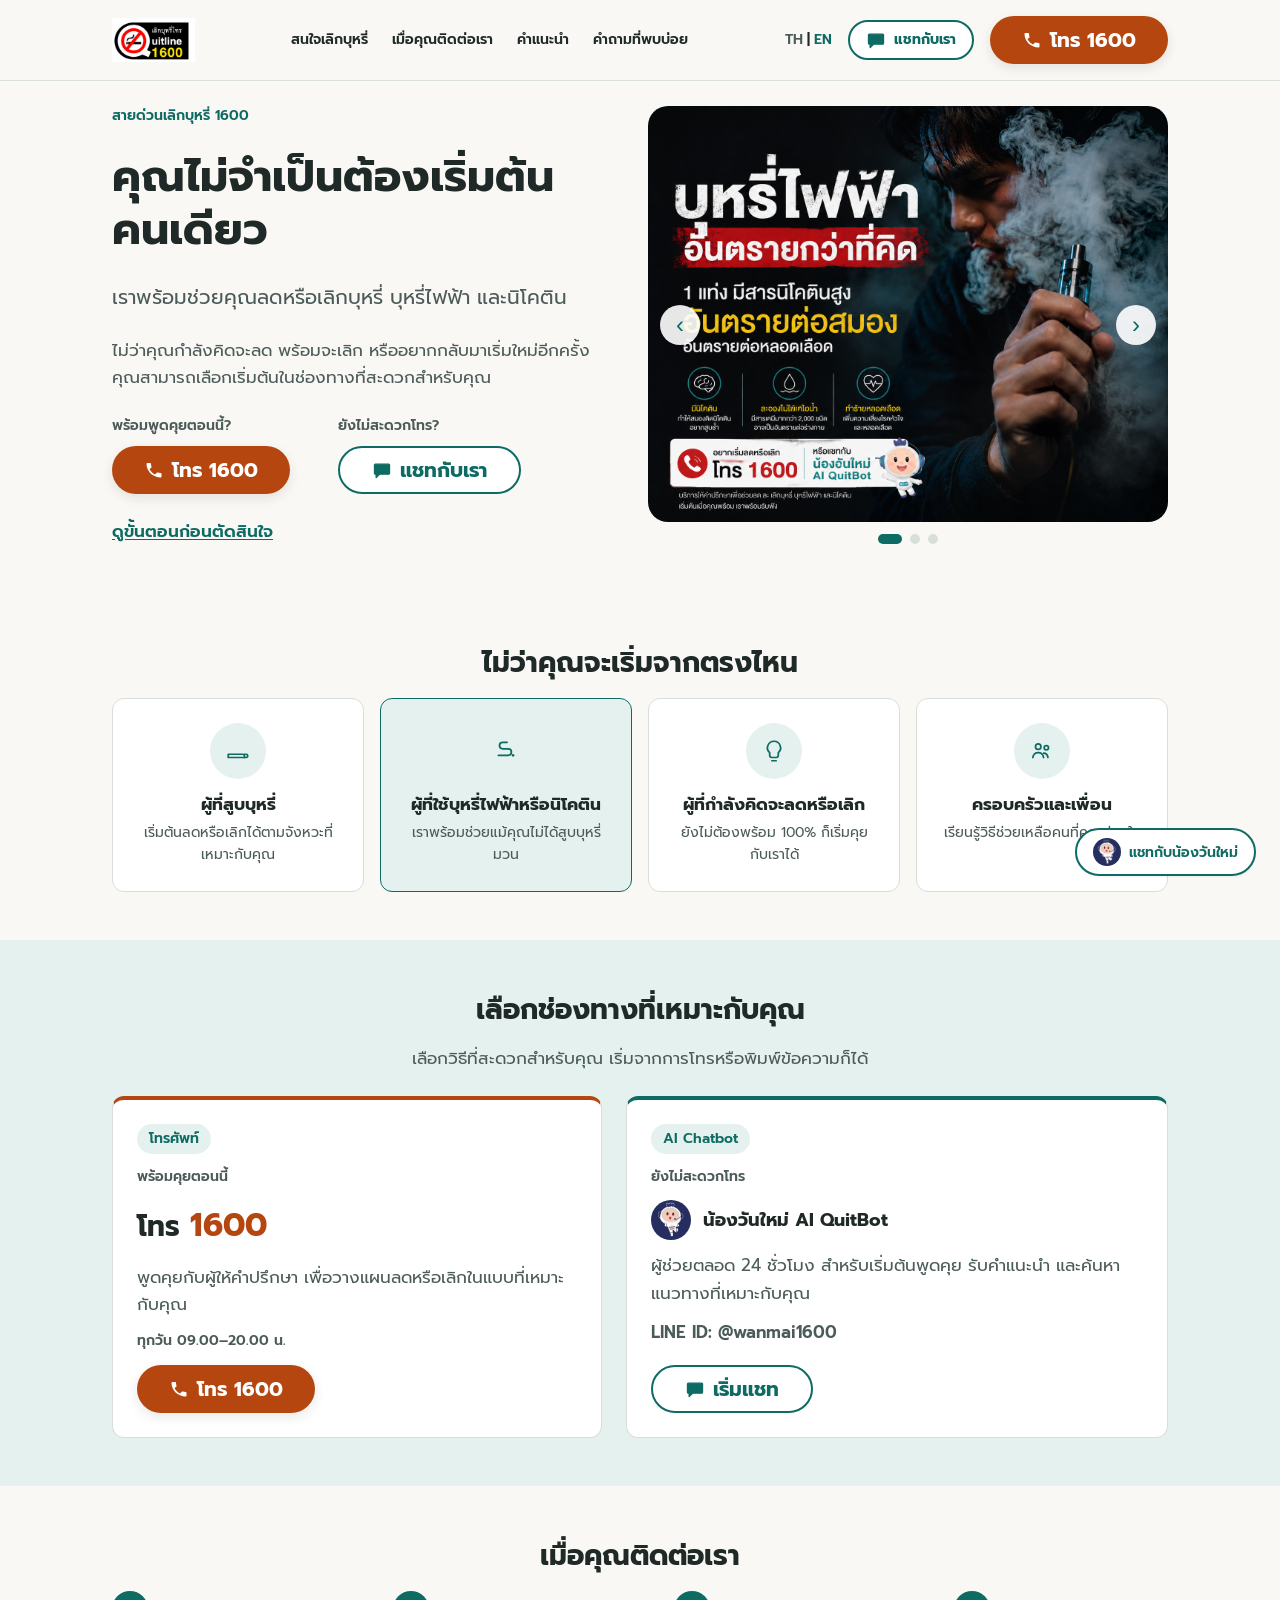
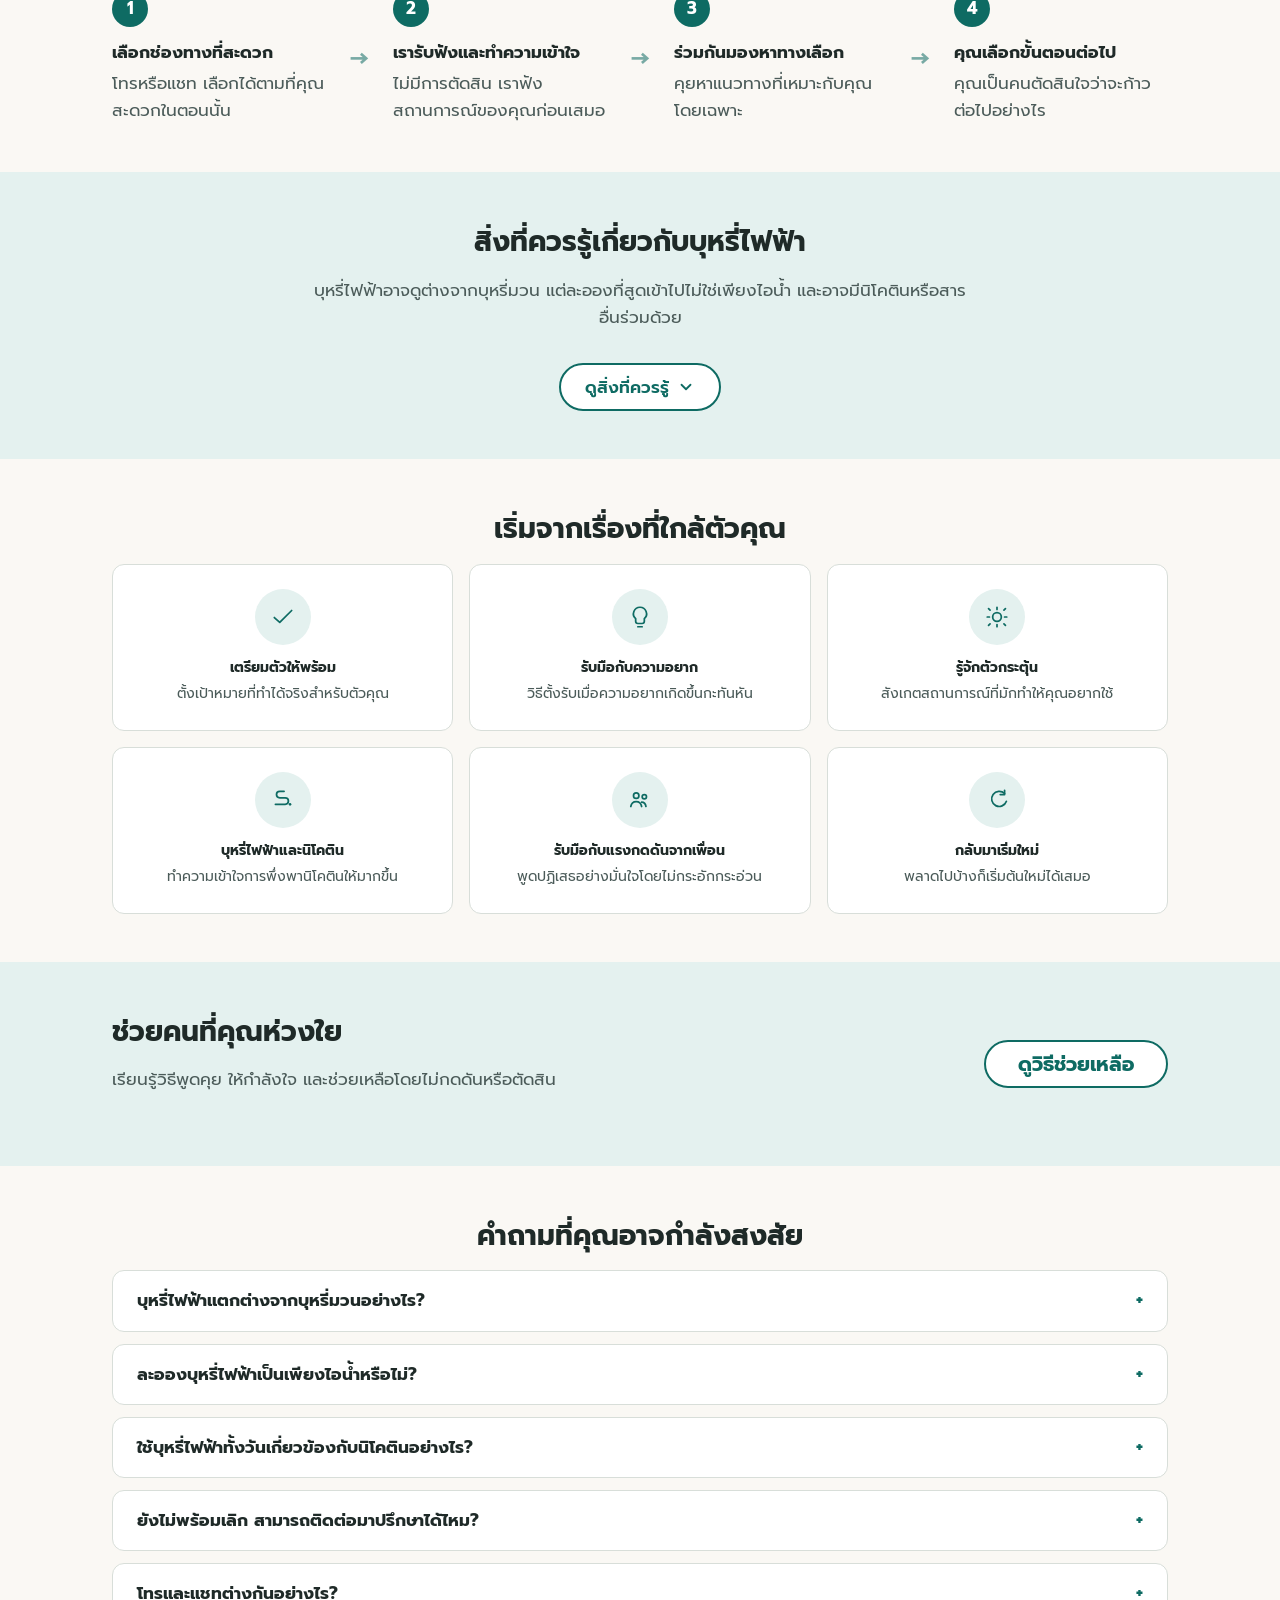
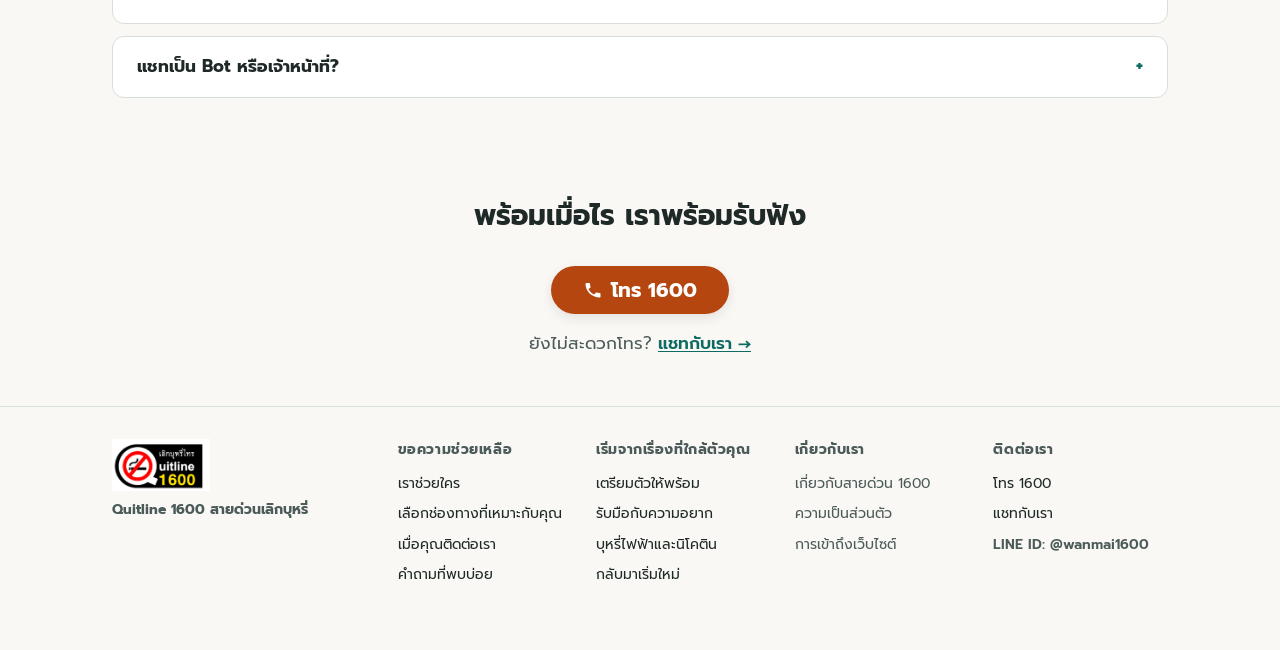
==== commit 804aa577: "Add files via upload" ====
--- a/index.html
+++ b/index.html
@@ -114,7 +114,7 @@
         <a class="logo-link" href="index.html" aria-label="Quitline 1600 หน้าแรก">
           <img
             class="site-logo"
-            src="../ui/Quitline 1600 logo.png"
+            src="./quitline-1600-logo.png"
             alt="Quitline 1600 สายด่วนเลิกบุหรี่"
           />
         </a>
@@ -204,7 +204,7 @@
               <div class="hero-slider__track">
                 <figure class="hero-slider__slide is-active">
                   <img
-                    src="../assets/hero-vaping-banner.png"
+                    src="./hero-vaping-banner.png"
                     alt="ข้อมูลรณรงค์เกี่ยวกับความเสี่ยงของบุหรี่ไฟฟ้าและช่องทางติดต่อ Quitline 1600"
                     width="1200"
                     height="960"
@@ -213,7 +213,7 @@
 
                 <figure class="hero-slider__slide">
                   <img
-                    src="../assets/hero-slide-2.png"
+                    src="./hero-slide-2.png"
                     alt="สื่อให้กำลังใจว่าผู้ใช้ยังไม่ต้องพร้อมเต็มร้อยก็สามารถเริ่มลดหรือเลิกได้"
                     width="1200"
                     height="960"
@@ -222,7 +222,7 @@
 
                 <figure class="hero-slider__slide">
                   <img
-                    src="../assets/hero-slide-3.png"
+                    src="./hero-slide-3.png"
                     alt="สื่อรณรงค์ให้ค่อย ๆ ลดการใช้บุหรี่ บุหรี่ไฟฟ้า และนิโคติน"
                     width="1200"
                     height="960"
@@ -346,7 +346,7 @@
                   <div class="contact-card__brand">
                     <img
                       class="quitbot-avatar"
-                      src="../ui/AI chatbot-น้องวันใหม่ logo.png"
+                      src="./ai-chatbot-logo.png"
                       alt="น้องวันใหม่ AI QuitBot"
                     />
                     <h3 class="contact-card__title">น้องวันใหม่ AI QuitBot</h3>
@@ -369,7 +369,7 @@
                      the direct Chat button above remains the primary path. -->
                 <div class="contact-card__qr">
                   <img
-                    src="../assets/line-quitbot-qr.png"
+                    src="./line-quitbot-qr.png"
                     alt="คิวอาร์โค้ดสำหรับแชทกับน้องวันใหม่ AI QuitBot"
                     onerror="this.closest('.contact-card__qr').style.display='none'"
                   />
@@ -623,7 +623,7 @@
         <div class="footer-col">
           <img
             class="site-footer__logo"
-            src="../ui/Quitline 1600 logo.png"
+            src="./quitline-1600-logo.png"
             alt="Quitline 1600 สายด่วนเลิกบุหรี่"
           />
           <p class="site-footer__number">Quitline 1600 สายด่วนเลิกบุหรี่</p>
@@ -693,7 +693,7 @@
         <div class="floating-chat__header">
           <img
             class="floating-chat__avatar"
-            src="../ui/AI chatbot-น้องวันใหม่ logo.png"
+            src="./ai-chatbot-logo.png"
             alt=""
             aria-hidden="true"
           />
@@ -730,7 +730,7 @@
       >
         <img
           class="floating-chat__launcher-avatar"
-          src="../ui/AI chatbot-น้องวันใหม่ logo.png"
+          src="./ai-chatbot-logo.png"
           alt=""
           aria-hidden="true"
         />
